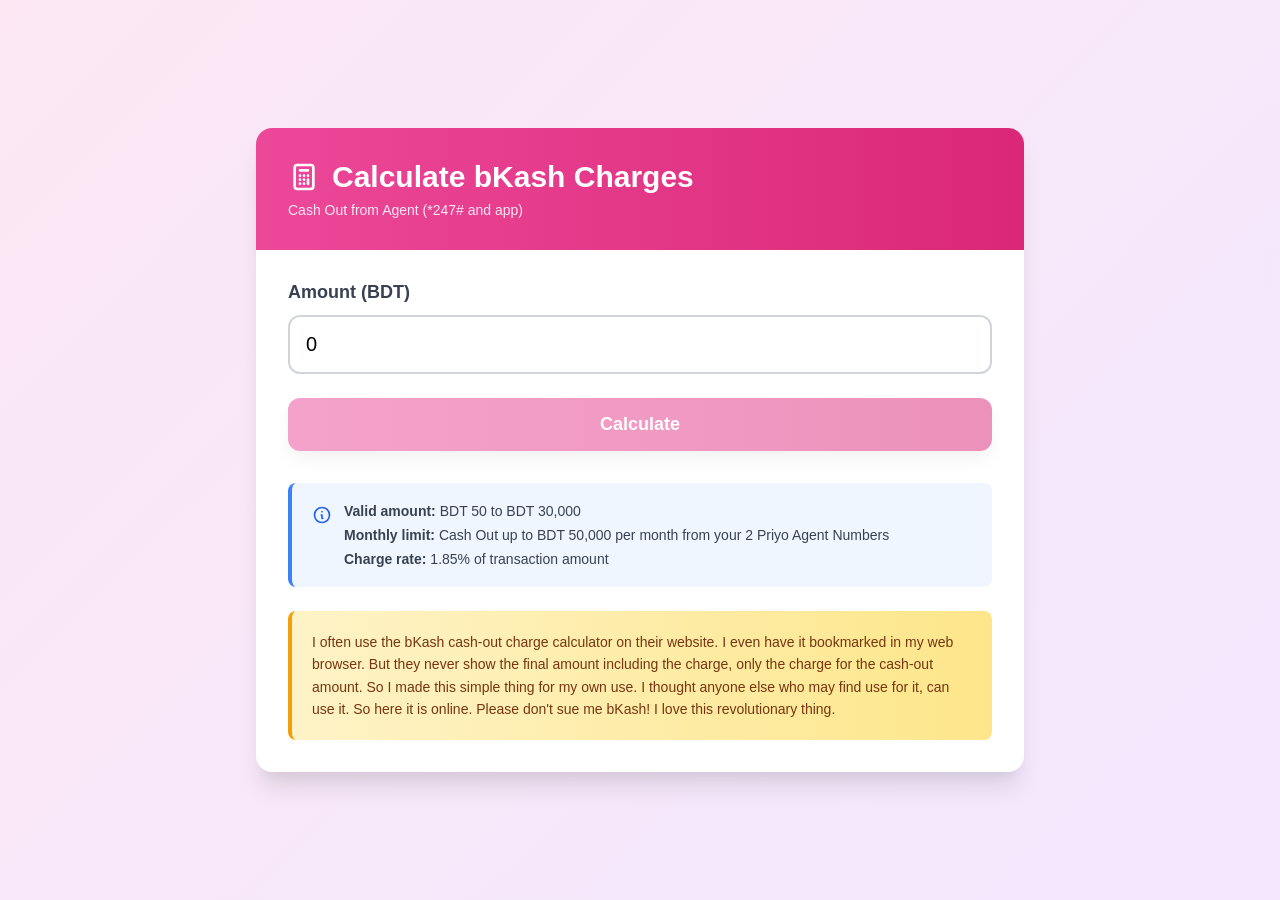
==== index.html @ 56262248 "bCC-v1" ====
<!DOCTYPE html>
<html lang="en">
<head>
    <meta charset="UTF-8">
    <meta name="viewport" content="width=device-width, initial-scale=1.0">
    <title>bKash Charge Calculator</title>
    <style>
        * {
            margin: 0;
            padding: 0;
            box-sizing: border-box;
        }

        body {
            font-family: -apple-system, BlinkMacSystemFont, 'Segoe UI', Roboto, Oxygen, Ubuntu, Cantarell, sans-serif;
            background: linear-gradient(135deg, #fce7f3 0%, #f3e8ff 100%);
            min-height: 100vh;
            padding: 24px;
            display: flex;
            align-items: center;
            justify-content: center;
        }

        .container {
            width: 100%;
            max-width: 768px;
        }

        .card {
            background: white;
            border-radius: 16px;
            box-shadow: 0 20px 25px -5px rgba(0, 0, 0, 0.1), 0 10px 10px -5px rgba(0, 0, 0, 0.04);
            overflow: hidden;
        }

        .header {
            background: linear-gradient(to right, #ec4899, #db2777);
            padding: 32px;
            color: white;
        }

        .header-content {
            display: flex;
            align-items: center;
            gap: 12px;
            margin-bottom: 8px;
        }

        .header h1 {
            font-size: 30px;
            font-weight: bold;
        }

        .header p {
            color: #fce7f3;
            font-size: 14px;
        }

        .icon {
            width: 32px;
            height: 32px;
        }

        .content {
            padding: 32px;
        }

        .form-group {
            margin-bottom: 24px;
        }

        label {
            display: block;
            color: #374151;
            font-weight: 600;
            margin-bottom: 12px;
            font-size: 18px;
        }

        input[type="number"] {
            width: 100%;
            padding: 16px;
            font-size: 20px;
            border: 2px solid #d1d5db;
            border-radius: 12px;
            outline: none;
            transition: border-color 0.2s;
        }

        input[type="number"]:focus {
            border-color: #ec4899;
        }

        .btn {
            width: 100%;
            background: linear-gradient(to right, #ec4899, #db2777);
            color: white;
            padding: 16px;
            border: none;
            border-radius: 12px;
            font-size: 18px;
            font-weight: 600;
            cursor: pointer;
            box-shadow: 0 10px 15px -3px rgba(0, 0, 0, 0.1);
            transition: all 0.2s;
        }

        .btn:hover {
            background: linear-gradient(to right, #db2777, #be185d);
            box-shadow: 0 20px 25px -5px rgba(0, 0, 0, 0.1);
        }

        .btn:disabled {
            opacity: 0.5;
            cursor: not-allowed;
        }

        .results {
            margin-top: 32px;
            display: none;
        }

        .results.show {
            display: block;
        }

        .results-card {
            background: linear-gradient(to right, #fce7f3, #f3e8ff);
            border-radius: 12px;
            padding: 24px;
            border: 2px solid #fbcfe8;
        }

        .results-grid {
            display: grid;
            grid-template-columns: 1fr;
            gap: 24px;
            margin-bottom: 24px;
        }

        @media (min-width: 768px) {
            .results-grid {
                grid-template-columns: 1fr auto 1fr;
            }
        }

        .result-item {
            text-align: center;
        }

        .result-label {
            color: #6b7280;
            font-size: 14px;
            margin-bottom: 4px;
        }

        .result-value {
            font-size: 24px;
            font-weight: bold;
            color: #1f2937;
        }

        .result-value.charge {
            color: #db2777;
        }

        .plus-sign {
            display: none;
            align-items: center;
            justify-content: center;
            font-size: 32px;
            color: #ec4899;
            font-weight: bold;
        }

        @media (min-width: 768px) {
            .plus-sign {
                display: flex;
            }
        }

        .divider {
            border-top: 2px solid #f9a8d4;
            margin: 24px 0;
        }

        .total-section {
            text-align: center;
        }

        .total-label {
            color: #6b7280;
            font-size: 14px;
            margin-bottom: 8px;
        }

        .total-value {
            font-size: 36px;
            font-weight: bold;
            color: #db2777;
        }

        .total-note {
            color: #6b7280;
            font-size: 14px;
            margin-top: 8px;
        }

        .info-box {
            margin-top: 32px;
            background: #eff6ff;
            border-left: 4px solid #3b82f6;
            border-radius: 8px;
            padding: 20px;
        }

        .info-content {
            display: flex;
            gap: 12px;
        }

        .info-icon {
            width: 20px;
            height: 20px;
            color: #2563eb;
            flex-shrink: 0;
            margin-top: 2px;
        }

        .info-text {
            font-size: 14px;
            color: #374151;
        }

        .info-text p {
            margin-bottom: 8px;
        }

        .info-text p:last-child {
            margin-bottom: 0;
        }

        .info-text strong {
            font-weight: 600;
        }

        .about-box {
            margin-top: 24px;
            background: linear-gradient(to right, #fef3c7, #fde68a);
            border-left: 4px solid #f59e0b;
            border-radius: 8px;
            padding: 20px;
            font-size: 14px;
            line-height: 1.6;
            color: #78350f;
        }
    </style>
</head>
<body>
    <div class="container">
        <div class="card">
            <!-- Header -->
            <div class="header">
                <div class="header-content">
                    <svg class="icon" fill="none" stroke="currentColor" viewBox="0 0 24 24">
                        <path stroke-linecap="round" stroke-linejoin="round" stroke-width="2" d="M9 7h6m0 10v-3m-3 3h.01M9 17h.01M9 14h.01M12 14h.01M15 11h.01M12 11h.01M9 11h.01M7 21h10a2 2 0 002-2V5a2 2 0 00-2-2H7a2 2 0 00-2 2v14a2 2 0 002 2z"></path>
                    </svg>
                    <h1>Calculate bKash Charges</h1>
                </div>
                <p>Cash Out from Agent (*247# and app)</p>
            </div>

            <!-- Main Content -->
            <div class="content">
                <!-- Amount Input -->
                <div class="form-group">
                    <label for="amount">Amount (BDT)</label>
                    <input type="number" id="amount" placeholder="Enter amount" value="0" min="50" max="30000">
                </div>

                <!-- Calculate Button -->
                <button class="btn" id="calculateBtn">Calculate</button>

                <!-- Results -->
                <div class="results" id="results">
                    <div class="results-card">
                        <div class="results-grid">
                            <!-- Transaction Amount -->
                            <div class="result-item">
                                <p class="result-label">Transaction Amount</p>
                                <p class="result-value" id="transAmount">0.00 BDT</p>
                            </div>
                            
                            <!-- Plus Sign -->
                            <div class="plus-sign">+</div>
                            
                            <!-- Charge -->
                            <div class="result-item">
                                <p class="result-label">Service Charge</p>
                                <p class="result-value charge" id="chargeAmount">0.00 BDT</p>
                            </div>
                        </div>
                        
                        <!-- Divider -->
                        <div class="divider"></div>
                        
                        <!-- Total -->
                        <div class="total-section">
                            <p class="total-label">Total Amount to Pay</p>
                            <p class="total-value" id="totalAmount">0.00 BDT</p>
                            <p class="total-note" id="receiveNote">You will receive 0.00 BDT in cash</p>
                        </div>
                    </div>
                </div>

                <!-- Info Box -->
                <div class="info-box">
                    <div class="info-content">
                        <svg class="info-icon" fill="none" stroke="currentColor" viewBox="0 0 24 24">
                            <path stroke-linecap="round" stroke-linejoin="round" stroke-width="2" d="M13 16h-1v-4h-1m1-4h.01M21 12a9 9 0 11-18 0 9 9 0 0118 0z"></path>
                        </svg>
                        <div class="info-text">
                            <p><strong>Valid amount:</strong> BDT 50 to BDT 30,000</p>
                            <p><strong>Monthly limit:</strong> Cash Out up to BDT 50,000 per month from your 2 Priyo Agent Numbers</p>
                            <p><strong>Charge rate:</strong> 1.85% of transaction amount</p>
                        </div>
                    </div>
                </div>

                <!-- About Section -->
                <div class="about-box">
                    <p>I often use the bKash cash-out charge calculator on their website. I even have it bookmarked in my web browser. But they never show the final amount including the charge, only the charge for the cash-out amount. So I made this simple thing for my own use. I thought anyone else who may find use for it, can use it. So here it is online. Please don't sue me bKash! I love this revolutionary thing.</p>
                </div>
            </div>
        </div>
    </div>

    <script>
        const amountInput = document.getElementById('amount');
        const calculateBtn = document.getElementById('calculateBtn');
        const resultsDiv = document.getElementById('results');
        const transAmountEl = document.getElementById('transAmount');
        const chargeAmountEl = document.getElementById('chargeAmount');
        const totalAmountEl = document.getElementById('totalAmount');
        const receiveNoteEl = document.getElementById('receiveNote');

        function isValidAmount(amount) {
            return amount >= 50 && amount <= 30000;
        }

        function updateButtonState() {
            const amount = parseFloat(amountInput.value);
            calculateBtn.disabled = !isValidAmount(amount);
        }

        function calculateCharges() {
            const amount = parseFloat(amountInput.value);
            
            if (!isValidAmount(amount)) {
                return;
            }

            const charge = amount * 1.85 / 100;
            const total = amount + charge;

            transAmountEl.textContent = amount.toFixed(2) + ' BDT';
            chargeAmountEl.textContent = charge.toFixed(2) + ' BDT';
            totalAmountEl.textContent = total.toFixed(2) + ' BDT';
            receiveNoteEl.textContent = `You will receive ${amount.toFixed(2)} BDT in cash`;

            resultsDiv.classList.add('show');
        }

        amountInput.addEventListener('input', () => {
            updateButtonState();
            resultsDiv.classList.remove('show');
        });

        calculateBtn.addEventListener('click', calculateCharges);

        // Allow Enter key to calculate
        amountInput.addEventListener('keypress', (e) => {
            if (e.key === 'Enter') {
                calculateCharges();
            }
        });

        // Initial state
        updateButtonState();
    </script>
</body>
</html>
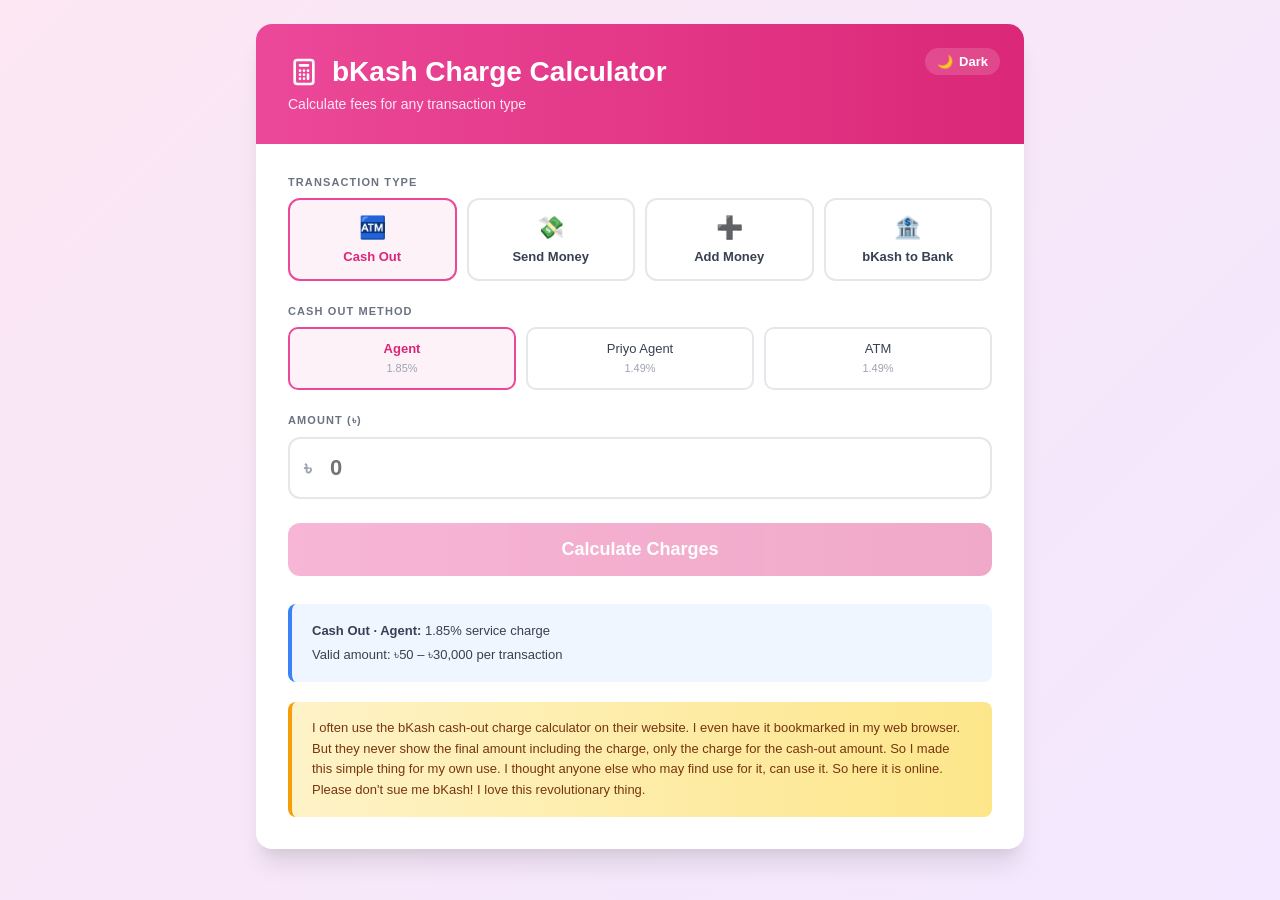
==== commit b8b39011: "Version 2" ====
--- a/index.html
+++ b/index.html
@@ -4,32 +4,33 @@
     <meta charset="UTF-8">
     <meta name="viewport" content="width=device-width, initial-scale=1.0">
     <title>bKash Charge Calculator</title>
+    <!-- Google tag (gtag.js) -->
+    <script async src="https://www.googletagmanager.com/gtag/js?id=G-V6M5RTTXXJ"></script>
+    <script>
+      window.dataLayer = window.dataLayer || [];
+      function gtag(){dataLayer.push(arguments);}
+      gtag('js', new Date());
+      gtag('config', 'G-V6M5RTTXXJ');
+    </script>
     <style>
-        * {
-            margin: 0;
-            padding: 0;
-            box-sizing: border-box;
-        }
+        * { margin: 0; padding: 0; box-sizing: border-box; }
 
         body {
-            font-family: -apple-system, BlinkMacSystemFont, 'Segoe UI', Roboto, Oxygen, Ubuntu, Cantarell, sans-serif;
+            font-family: -apple-system, BlinkMacSystemFont, 'Segoe UI', Roboto, sans-serif;
             background: linear-gradient(135deg, #fce7f3 0%, #f3e8ff 100%);
             min-height: 100vh;
             padding: 24px;
             display: flex;
-            align-items: center;
+            align-items: flex-start;
             justify-content: center;
         }
 
-        .container {
-            width: 100%;
-            max-width: 768px;
-        }
+        .container { width: 100%; max-width: 768px; }
 
         .card {
             background: white;
             border-radius: 16px;
-            box-shadow: 0 20px 25px -5px rgba(0, 0, 0, 0.1), 0 10px 10px -5px rgba(0, 0, 0, 0.04);
+            box-shadow: 0 20px 25px -5px rgba(0,0,0,0.1), 0 10px 10px -5px rgba(0,0,0,0.04);
             overflow: hidden;
         }
 
@@ -46,50 +47,152 @@
             margin-bottom: 8px;
         }
 
-        .header h1 {
-            font-size: 30px;
-            font-weight: bold;
-        }
-
-        .header p {
-            color: #fce7f3;
-            font-size: 14px;
-        }
-
-        .icon {
-            width: 32px;
-            height: 32px;
-        }
-
-        .content {
-            padding: 32px;
-        }
-
-        .form-group {
+        .header h1 { font-size: 28px; font-weight: bold; }
+        .header p { color: #fce7f3; font-size: 14px; }
+        .icon { width: 32px; height: 32px; }
+
+        .content { padding: 32px; }
+
+        .section-label {
+            display: block;
+            color: #6b7280;
+            font-weight: 700;
+            font-size: 11px;
+            letter-spacing: 0.1em;
+            text-transform: uppercase;
+            margin-bottom: 10px;
+        }
+
+        .form-group { margin-bottom: 24px; }
+
+        .selector-grid {
+            display: grid;
+            gap: 10px;
+        }
+
+        .selector-grid.cols-4 { grid-template-columns: repeat(2, 1fr); }
+        .selector-grid.cols-3 { grid-template-columns: repeat(3, 1fr); }
+        .selector-grid.cols-2 { grid-template-columns: repeat(2, 1fr); }
+
+        /* Tier grid — horizontal scroll on mobile, fixed button size */
+        .tier-grid {
+            display: flex;
+            gap: 10px;
+            overflow-x: auto;
+            -webkit-overflow-scrolling: touch;
+            scrollbar-width: none;
+            padding-bottom: 4px;
+        }
+        .tier-grid::-webkit-scrollbar { display: none; }
+        .tier-grid .sub-selector-btn {
+            flex: 0 0 160px;
+            min-height: 64px;
+            display: flex;
+            flex-direction: column;
+            align-items: center;
+            justify-content: center;
+        }
+
+        @media (min-width: 480px) {
+            .selector-grid.cols-4 { grid-template-columns: repeat(4, 1fr); }
+        }
+
+        .selector-btn {
+            padding: 14px 10px;
+            border: 2px solid #e5e7eb;
+            border-radius: 12px;
+            background: white;
+            cursor: pointer;
+            text-align: center;
+            font-size: 13px;
+            font-weight: 600;
+            color: #374151;
+            transition: all 0.15s ease;
+            line-height: 1.3;
+        }
+
+        .selector-btn:hover { border-color: #f9a8d4; background: #fdf2f8; }
+        .selector-btn.active { border-color: #ec4899; background: #fdf2f8; color: #db2777; }
+        .selector-btn .btn-icon { display: block; font-size: 22px; margin-bottom: 6px; }
+        .btn-sub { display: block; font-size: 11px; font-weight: 500; color: #9ca3af; margin-top: 3px; }
+        .selector-btn.active .btn-sub { color: #f472b6; }
+
+        .sub-selector-btn {
+            padding: 12px 8px;
+            border: 2px solid #e5e7eb;
+            border-radius: 10px;
+            background: white;
+            cursor: pointer;
+            text-align: center;
+            font-size: 13px;
+            font-weight: 500;
+            color: #374151;
+            transition: all 0.15s ease;
+            line-height: 1.3;
+        }
+
+        .sub-selector-btn:hover { border-color: #f9a8d4; background: #fdf2f8; }
+        .sub-selector-btn.active { border-color: #ec4899; background: #fdf2f8; color: #db2777; font-weight: 600; }
+
+        .subsection {
+            overflow: hidden;
+            max-height: 0;
+            opacity: 0;
+            transition: max-height 0.3s ease, opacity 0.3s ease, margin 0.3s ease;
+            margin-bottom: 0;
+        }
+
+        .subsection.visible {
+            max-height: 600px;
+            opacity: 1;
             margin-bottom: 24px;
         }
 
-        label {
-            display: block;
+        .bank-select {
+            width: 100%;
+            padding: 14px 40px 14px 16px;
+            font-size: 15px;
+            border: 2px solid #e5e7eb;
+            border-radius: 12px;
+            outline: none;
             color: #374151;
+            background: white;
+            cursor: pointer;
+            transition: border-color 0.2s;
+            appearance: none;
+            background-image: url("data:image/svg+xml,%3Csvg xmlns='http://www.w3.org/2000/svg' width='16' height='16' fill='none' stroke='%236b7280' stroke-width='2' viewBox='0 0 24 24'%3E%3Cpath d='M6 9l6 6 6-6'/%3E%3C/svg%3E");
+            background-repeat: no-repeat;
+            background-position: right 14px center;
+        }
+
+        .bank-select:focus { border-color: #ec4899; }
+
+        .amount-input-wrap { position: relative; }
+
+        .amount-input-wrap .taka-sign {
+            position: absolute;
+            left: 16px;
+            top: 50%;
+            transform: translateY(-50%);
+            font-size: 20px;
+            color: #9ca3af;
             font-weight: 600;
-            margin-bottom: 12px;
-            font-size: 18px;
+            pointer-events: none;
         }
 
         input[type="number"] {
             width: 100%;
-            padding: 16px;
-            font-size: 20px;
-            border: 2px solid #d1d5db;
+            padding: 16px 16px 16px 40px;
+            font-size: 22px;
+            font-weight: 600;
+            border: 2px solid #e5e7eb;
             border-radius: 12px;
             outline: none;
             transition: border-color 0.2s;
-        }
-
-        input[type="number"]:focus {
-            border-color: #ec4899;
-        }
+            color: #1f2937;
+        }
+
+        input[type="number"]:focus { border-color: #ec4899; }
 
         .btn {
             width: 100%;
@@ -99,294 +202,537 @@
             border: none;
             border-radius: 12px;
             font-size: 18px;
-            font-weight: 600;
+            font-weight: 700;
             cursor: pointer;
-            box-shadow: 0 10px 15px -3px rgba(0, 0, 0, 0.1);
+            box-shadow: 0 4px 14px rgba(236,72,153,0.4);
             transition: all 0.2s;
         }
 
         .btn:hover {
             background: linear-gradient(to right, #db2777, #be185d);
-            box-shadow: 0 20px 25px -5px rgba(0, 0, 0, 0.1);
-        }
-
-        .btn:disabled {
-            opacity: 0.5;
-            cursor: not-allowed;
-        }
-
-        .results {
-            margin-top: 32px;
-            display: none;
-        }
-
-        .results.show {
-            display: block;
-        }
+            box-shadow: 0 6px 20px rgba(219,39,119,0.5);
+            transform: translateY(-1px);
+        }
+
+        .btn:disabled { opacity: 0.4; cursor: not-allowed; transform: none; box-shadow: none; }
+
+        .results { margin-top: 28px; display: none; }
+        .results.show { display: block; }
 
         .results-card {
-            background: linear-gradient(to right, #fce7f3, #f3e8ff);
-            border-radius: 12px;
+            background: linear-gradient(135deg, #fdf2f8, #f5f3ff);
+            border-radius: 14px;
             padding: 24px;
             border: 2px solid #fbcfe8;
         }
 
-        .results-grid {
-            display: grid;
-            grid-template-columns: 1fr;
-            gap: 24px;
-            margin-bottom: 24px;
-        }
-
-        @media (min-width: 768px) {
-            .results-grid {
-                grid-template-columns: 1fr auto 1fr;
-            }
-        }
-
-        .result-item {
-            text-align: center;
-        }
-
-        .result-label {
-            color: #6b7280;
-            font-size: 14px;
-            margin-bottom: 4px;
-        }
-
-        .result-value {
-            font-size: 24px;
-            font-weight: bold;
-            color: #1f2937;
-        }
-
-        .result-value.charge {
-            color: #db2777;
-        }
-
-        .plus-sign {
-            display: none;
+        .breakdown-row {
+            display: flex;
+            justify-content: space-between;
             align-items: center;
-            justify-content: center;
-            font-size: 32px;
-            color: #ec4899;
-            font-weight: bold;
-        }
-
-        @media (min-width: 768px) {
-            .plus-sign {
-                display: flex;
-            }
-        }
-
-        .divider {
-            border-top: 2px solid #f9a8d4;
-            margin: 24px 0;
-        }
-
-        .total-section {
-            text-align: center;
-        }
-
-        .total-label {
-            color: #6b7280;
-            font-size: 14px;
-            margin-bottom: 8px;
-        }
-
-        .total-value {
-            font-size: 36px;
-            font-weight: bold;
-            color: #db2777;
-        }
-
-        .total-note {
-            color: #6b7280;
-            font-size: 14px;
-            margin-top: 8px;
-        }
+            padding: 10px 0;
+            border-bottom: 1px solid #fce7f3;
+            font-size: 15px;
+        }
+
+        .breakdown-row:last-of-type { border-bottom: none; }
+        .breakdown-label { color: #6b7280; }
+        .breakdown-value { font-weight: 600; color: #1f2937; }
+        .breakdown-value.dim { color: #9ca3af; font-weight: 500; font-size: 13px; }
+        .dim-row { opacity: 0.6; }
+        .breakdown-value.pink { color: #db2777; }
+
+        .divider { border-top: 2px solid #f9a8d4; margin: 16px 0; }
+
+        .total-section { text-align: center; padding-top: 8px; }
+        .total-label { color: #6b7280; font-size: 13px; margin-bottom: 6px; }
+        .total-value { font-size: 38px; font-weight: 800; color: #db2777; }
+        .total-note { color: #9ca3af; font-size: 13px; margin-top: 6px; }
 
         .info-box {
-            margin-top: 32px;
+            margin-top: 28px;
             background: #eff6ff;
             border-left: 4px solid #3b82f6;
             border-radius: 8px;
-            padding: 20px;
-        }
-
-        .info-content {
-            display: flex;
-            gap: 12px;
-        }
-
-        .info-icon {
-            width: 20px;
-            height: 20px;
-            color: #2563eb;
-            flex-shrink: 0;
-            margin-top: 2px;
-        }
-
-        .info-text {
-            font-size: 14px;
+            padding: 16px 20px;
+            font-size: 13px;
             color: #374151;
-        }
-
-        .info-text p {
-            margin-bottom: 8px;
-        }
-
-        .info-text p:last-child {
-            margin-bottom: 0;
-        }
-
-        .info-text strong {
-            font-weight: 600;
-        }
+            line-height: 1.7;
+        }
+
+        .info-box p { margin-bottom: 2px; }
+        .info-box p:last-child { margin-bottom: 0; }
+        .info-box strong { font-weight: 600; }
 
         .about-box {
-            margin-top: 24px;
+            margin-top: 20px;
             background: linear-gradient(to right, #fef3c7, #fde68a);
             border-left: 4px solid #f59e0b;
             border-radius: 8px;
-            padding: 20px;
-            font-size: 14px;
+            padding: 16px 20px;
+            font-size: 13px;
             line-height: 1.6;
             color: #78350f;
         }
+
+        /* Dark mode toggle button */
+        .theme-toggle {
+            position: absolute;
+            top: 24px;
+            right: 24px;
+            background: rgba(255,255,255,0.15);
+            border: none;
+            border-radius: 20px;
+            padding: 6px 12px;
+            color: white;
+            font-size: 13px;
+            font-weight: 600;
+            cursor: pointer;
+            display: flex;
+            align-items: center;
+            gap: 6px;
+            transition: background 0.2s;
+        }
+        .theme-toggle:hover { background: rgba(255,255,255,0.25); }
+        .header { position: relative; }
+
+        /* Dark mode */
+        body.dark { background: linear-gradient(135deg, #0a0d1a 0%, #121325 100%); }
+        body.dark .card { background: #121325; }
+        body.dark .section-label { color: #6b7280; }
+        body.dark .selector-btn { background: #1c1f35; border-color: #2a2d45; color: #e5e7eb; }
+        body.dark .selector-btn:hover { background: #21243d; border-color: #f9a8d4; }
+        body.dark .selector-btn.active { background: #2a1628; border-color: #ec4899; color: #db2777; }
+        body.dark .selector-btn .btn-sub { color: #6b7280; }
+        body.dark .selector-btn.active .btn-sub { color: #f472b6; }
+        body.dark .sub-selector-btn { background: #1c1f35; border-color: #2a2d45; color: #e5e7eb; }
+        body.dark .sub-selector-btn:hover { background: #21243d; border-color: #f9a8d4; }
+        body.dark .sub-selector-btn.active { background: #2a1628; border-color: #ec4899; color: #db2777; }
+        body.dark .btn-sub { color: #6b7280; }
+        body.dark .bank-select { background-color: #1c1f35; border-color: #2a2d45; color: #e5e7eb; background-image: url("data:image/svg+xml,%3Csvg xmlns='http://www.w3.org/2000/svg' width='16' height='16' fill='none' stroke='%236b7280' stroke-width='2' viewBox='0 0 24 24'%3E%3Cpath d='M6 9l6 6 6-6'/%3E%3C/svg%3E"); }
+        body.dark .bank-select:focus { border-color: #ec4899; }
+        body.dark input[type="number"] { background: #1c1f35; border-color: #2a2d45; color: #f9fafb; }
+        body.dark input[type="number"]:focus { border-color: #ec4899; }
+        body.dark .taka-sign { color: #6b7280; }
+        body.dark .results-card { background: linear-gradient(135deg, #1a1030, #0f1623); border-color: #2a1628; }
+        body.dark .breakdown-row { border-bottom-color: #2a1628; }
+        body.dark .breakdown-label { color: #9ca3af; }
+        body.dark .breakdown-value { color: #f9fafb; }
+        body.dark .breakdown-value.dim { color: #f9fafb; }
+        body.dark .divider { border-top-color: #2a1628; }
+        body.dark .total-label { color: #9ca3af; }
+        body.dark .total-note { color: #6b7280; }
+        body.dark .info-box { background: #0f1a2e; border-left-color: #3b82f6; color: #9ca3af; }
+        body.dark .info-box strong { color: #e5e7eb; }
+        body.dark .about-box { background: linear-gradient(to right, #1a1500, #221a00); border-left-color: #f59e0b; color: #d97706; }
     </style>
 </head>
 <body>
-    <div class="container">
-        <div class="card">
-            <!-- Header -->
-            <div class="header">
-                <div class="header-content">
-                    <svg class="icon" fill="none" stroke="currentColor" viewBox="0 0 24 24">
-                        <path stroke-linecap="round" stroke-linejoin="round" stroke-width="2" d="M9 7h6m0 10v-3m-3 3h.01M9 17h.01M9 14h.01M12 14h.01M15 11h.01M12 11h.01M9 11h.01M7 21h10a2 2 0 002-2V5a2 2 0 00-2-2H7a2 2 0 00-2 2v14a2 2 0 002 2z"></path>
-                    </svg>
-                    <h1>Calculate bKash Charges</h1>
+<div class="container">
+    <div class="card">
+        <div class="header">
+            <div class="header-content">
+                <svg class="icon" fill="none" stroke="currentColor" viewBox="0 0 24 24">
+                    <path stroke-linecap="round" stroke-linejoin="round" stroke-width="2" d="M9 7h6m0 10v-3m-3 3h.01M9 17h.01M9 14h.01M12 14h.01M15 11h.01M12 11h.01M9 11h.01M7 21h10a2 2 0 002-2V5a2 2 0 00-2-2H7a2 2 0 00-2 2v14a2 2 0 002 2z"/>
+                </svg>
+                <h1>bKash Charge Calculator</h1>
+            </div>
+            <p>Calculate fees for any transaction type</p>
+            <button class="theme-toggle" id="themeToggle" onclick="toggleTheme()">
+                <span id="themeIcon">🌙</span> <span id="themeText">Dark</span>
+            </button>
+        </div>
+
+        <div class="content">
+
+            <!-- Transaction Type -->
+            <div class="form-group">
+                <span class="section-label">Transaction Type</span>
+                <div class="selector-grid cols-4" id="txTypeGrid">
+                    <button class="selector-btn active" data-type="cashout">
+                        <span class="btn-icon">🏧</span>Cash Out
+                    </button>
+                    <button class="selector-btn" data-type="sendmoney">
+                        <span class="btn-icon">💸</span>Send Money
+                    </button>
+                    <button class="selector-btn" data-type="addmoney">
+                        <span class="btn-icon">➕</span>Add Money
+                    </button>
+                    <button class="selector-btn" data-type="b2bank">
+                        <span class="btn-icon">🏦</span>bKash to Bank
+                    </button>
                 </div>
-                <p>Cash Out from Agent (*247# and app)</p>
-            </div>
-
-            <!-- Main Content -->
-            <div class="content">
-                <!-- Amount Input -->
-                <div class="form-group">
-                    <label for="amount">Amount (BDT)</label>
-                    <input type="number" id="amount" placeholder="Enter amount" value="0" min="50" max="30000">
+            </div>
+
+            <!-- Cash Out Method -->
+            <div class="subsection visible" id="sub-cashout">
+                <span class="section-label">Cash Out Method</span>
+                <div class="selector-grid cols-3" id="cashoutMethodGrid">
+                    <button class="sub-selector-btn active" data-method="agent">
+                        Agent<span class="btn-sub">1.85%</span>
+                    </button>
+                    <button class="sub-selector-btn" data-method="priyo-agent">
+                        Priyo Agent<span class="btn-sub">1.49%</span>
+                    </button>
+                    <button class="sub-selector-btn" data-method="atm">
+                        ATM<span class="btn-sub">1.49%</span>
+                    </button>
                 </div>
-
-                <!-- Calculate Button -->
-                <button class="btn" id="calculateBtn">Calculate</button>
-
-                <!-- Results -->
-                <div class="results" id="results">
-                    <div class="results-card">
-                        <div class="results-grid">
-                            <!-- Transaction Amount -->
-                            <div class="result-item">
-                                <p class="result-label">Transaction Amount</p>
-                                <p class="result-value" id="transAmount">0.00 BDT</p>
-                            </div>
-                            
-                            <!-- Plus Sign -->
-                            <div class="plus-sign">+</div>
-                            
-                            <!-- Charge -->
-                            <div class="result-item">
-                                <p class="result-label">Service Charge</p>
-                                <p class="result-value charge" id="chargeAmount">0.00 BDT</p>
-                            </div>
-                        </div>
-                        
-                        <!-- Divider -->
-                        <div class="divider"></div>
-                        
-                        <!-- Total -->
-                        <div class="total-section">
-                            <p class="total-label">Total Amount to Pay</p>
-                            <p class="total-value" id="totalAmount">0.00 BDT</p>
-                            <p class="total-note" id="receiveNote">You will receive 0.00 BDT in cash</p>
-                        </div>
+            </div>
+
+            <!-- Send Money: Recipient -->
+            <div class="subsection" id="sub-sendmoney">
+                <span class="section-label">Recipient Type</span>
+                <div class="selector-grid cols-2" id="recipientGrid">
+                    <button class="sub-selector-btn active" data-recipient="priyo">Priyo Number</button>
+                    <button class="sub-selector-btn" data-recipient="nonpriyo">Non-Priyo Number</button>
+                </div>
+            </div>
+
+            <!-- Send Money: Monthly Tier -->
+            <div class="subsection" id="sub-monthlytier">
+                <span class="section-label">Monthly Spend So Far This Month</span>
+                <div class="tier-grid" id="tierGrid">
+                    <button class="sub-selector-btn active" data-tier="0">–</button>
+                    <button class="sub-selector-btn" data-tier="1">–</button>
+                    <button class="sub-selector-btn" data-tier="2">–</button>
+                </div>
+            </div>
+
+            <!-- bKash to Bank: Bank -->
+            <div class="subsection" id="sub-b2bank">
+                <span class="section-label">Select Bank</span>
+                <select class="bank-select" id="bankSelect">
+                    <option value="">-- Choose a bank --</option>
+                    <optgroup label="1.00% charge">
+                        <option value="1.00">Sonali Bank</option>
+                        <option value="1.00">Agrani Bank</option>
+                        <option value="1.00">Community Bank</option>
+                        <option value="1.00">IFIC Bank</option>
+                    </optgroup>
+                    <optgroup label="1.15% charge">
+                        <option value="1.15">BRAC Bank</option>
+                        <option value="1.15">The City Bank</option>
+                    </optgroup>
+                    <optgroup label="1.25% charge">
+                        <option value="1.25">AB Bank</option>
+                        <option value="1.25">Bangladesh Development Bank</option>
+                        <option value="1.25">Dhaka Bank</option>
+                        <option value="1.25">Eastern Bank</option>
+                        <option value="1.25">Midland Bank</option>
+                        <option value="1.25">MTB</option>
+                        <option value="1.25">NRBC</option>
+                        <option value="1.25">Premier Bank</option>
+                        <option value="1.25">Pubali</option>
+                        <option value="1.25">Southeast Bank</option>
+                    </optgroup>
+                </select>
+            </div>
+
+            <!-- Amount -->
+            <div class="form-group">
+                <span class="section-label">Amount (৳)</span>
+                <div class="amount-input-wrap">
+                    <span class="taka-sign">৳</span>
+                    <input type="number" id="amount" placeholder="0" min="0">
+                </div>
+            </div>
+
+            <button class="btn" id="calculateBtn" disabled>Calculate Charges</button>
+
+            <!-- Results -->
+            <div class="results" id="results">
+                <div class="results-card">
+                    <div id="breakdownRows"></div>
+                    <div class="divider"></div>
+                    <div class="total-section">
+                        <p class="total-label" id="totalLabel">Total Deducted from Wallet</p>
+                        <p class="total-value" id="totalAmount">৳0.00</p>
+                        <p class="total-note" id="totalNote"></p>
                     </div>
                 </div>
-
-                <!-- Info Box -->
-                <div class="info-box">
-                    <div class="info-content">
-                        <svg class="info-icon" fill="none" stroke="currentColor" viewBox="0 0 24 24">
-                            <path stroke-linecap="round" stroke-linejoin="round" stroke-width="2" d="M13 16h-1v-4h-1m1-4h.01M21 12a9 9 0 11-18 0 9 9 0 0118 0z"></path>
-                        </svg>
-                        <div class="info-text">
-                            <p><strong>Valid amount:</strong> BDT 50 to BDT 30,000</p>
-                            <p><strong>Monthly limit:</strong> Cash Out up to BDT 50,000 per month from your 2 Priyo Agent Numbers</p>
-                            <p><strong>Charge rate:</strong> 1.85% of transaction amount</p>
-                        </div>
-                    </div>
-                </div>
-
-                <!-- About Section -->
-                <div class="about-box">
-                    <p>I often use the bKash cash-out charge calculator on their website. I even have it bookmarked in my web browser. But they never show the final amount including the charge, only the charge for the cash-out amount. So I made this simple thing for my own use. I thought anyone else who may find use for it, can use it. So here it is online. Please don't sue me bKash! I love this revolutionary thing.</p>
-                </div>
-            </div>
+            </div>
+
+            <!-- Info Box -->
+            <div class="info-box" id="infoBox"></div>
+
+            <!-- About -->
+            <div class="about-box">
+                <p>I often use the bKash cash-out charge calculator on their website. I even have it bookmarked in my web browser. But they never show the final amount including the charge, only the charge for the cash-out amount. So I made this simple thing for my own use. I thought anyone else who may find use for it, can use it. So here it is online. Please don't sue me bKash! I love this revolutionary thing.</p>
+            </div>
+
         </div>
     </div>
-
-    <script>
-        const amountInput = document.getElementById('amount');
-        const calculateBtn = document.getElementById('calculateBtn');
-        const resultsDiv = document.getElementById('results');
-        const transAmountEl = document.getElementById('transAmount');
-        const chargeAmountEl = document.getElementById('chargeAmount');
-        const totalAmountEl = document.getElementById('totalAmount');
-        const receiveNoteEl = document.getElementById('receiveNote');
-
-        function isValidAmount(amount) {
-            return amount >= 50 && amount <= 30000;
-        }
-
-        function updateButtonState() {
-            const amount = parseFloat(amountInput.value);
-            calculateBtn.disabled = !isValidAmount(amount);
-        }
-
-        function calculateCharges() {
-            const amount = parseFloat(amountInput.value);
-            
-            if (!isValidAmount(amount)) {
-                return;
+</div>
+
+<script>
+    let state = {
+        txType: 'cashout',
+        cashoutMethod: 'agent',
+        recipient: 'priyo',
+        tier: 0,
+        bank: '',
+    };
+
+    const cashoutRates = { agent: 1.85, 'priyo-agent': 1.49, atm: 1.49 };
+
+    const priyo_tiers = [
+        { label: 'Up to ৳25,000/month', charge: 0, note: 'Free' },
+        { label: '৳25,000.01 – ৳50,000/month', charge: 5, note: '৳5/transaction' },
+        { label: 'Above ৳50,000/month', charge: 10, note: '৳10/transaction' },
+    ];
+
+    const nonpriyo_tiers = [
+        { label: '৳50 or less (single txn)', charge: 0, note: 'Free' },
+        { label: '৳50.01 – ৳25,000/month', charge: 5, note: '৳5/transaction' },
+        { label: 'Above ৳25,000/month', charge: 10, note: '৳10/transaction' },
+    ];
+
+    const amountInput = document.getElementById('amount');
+    const calculateBtn = document.getElementById('calculateBtn');
+    const resultsDiv = document.getElementById('results');
+    const totalAmountEl = document.getElementById('totalAmount');
+    const totalNoteEl = document.getElementById('totalNote');
+    const totalLabelEl = document.getElementById('totalLabel');
+    const breakdownRowsEl = document.getElementById('breakdownRows');
+    const infoBoxEl = document.getElementById('infoBox');
+    const bankSelect = document.getElementById('bankSelect');
+
+    function formatBD(n) {
+        // Bangladeshi number format: first comma at 3 from right, then every 2 digits
+        const [intPart, decPart] = n.toFixed(2).split('.');
+        let int = intPart;
+        let result = '';
+        // Last 3 digits
+        if (int.length > 3) {
+            result = ',' + int.slice(-3);
+            int = int.slice(0, -3);
+            // Every 2 digits after that
+            while (int.length > 2) {
+                result = ',' + int.slice(-2) + result;
+                int = int.slice(0, -2);
             }
-
-            const charge = amount * 1.85 / 100;
-            const total = amount + charge;
-
-            transAmountEl.textContent = amount.toFixed(2) + ' BDT';
-            chargeAmountEl.textContent = charge.toFixed(2) + ' BDT';
-            totalAmountEl.textContent = total.toFixed(2) + ' BDT';
-            receiveNoteEl.textContent = `You will receive ${amount.toFixed(2)} BDT in cash`;
-
-            resultsDiv.classList.add('show');
-        }
-
-        amountInput.addEventListener('input', () => {
-            updateButtonState();
-            resultsDiv.classList.remove('show');
+            result = int + result;
+        } else {
+            result = int;
+        }
+        return '৳' + result + '.' + decPart;
+    }
+    function fmt(n) { return formatBD(n); }
+
+    function showSection(id, show) {
+        const el = document.getElementById(id);
+        el.classList.toggle('visible', show);
+    }
+
+    function setActiveBtn(grid, attr, val) {
+        grid.querySelectorAll('button').forEach(b => {
+            b.classList.toggle('active', b.dataset[attr] === val);
         });
-
-        calculateBtn.addEventListener('click', calculateCharges);
-
-        // Allow Enter key to calculate
-        amountInput.addEventListener('keypress', (e) => {
-            if (e.key === 'Enter') {
-                calculateCharges();
+    }
+
+    function updateTierButtons() {
+        const tiers = state.recipient === 'priyo' ? priyo_tiers : nonpriyo_tiers;
+        const grid = document.getElementById('tierGrid');
+        grid.querySelectorAll('button').forEach((b, i) => {
+            b.innerHTML = tiers[i].label + `<span class="btn-sub">${tiers[i].note}</span>`;
+            b.classList.toggle('active', i === state.tier);
+        });
+    }
+
+    function updateInfoBox() {
+        const t = state.txType;
+        let html = '';
+        if (t === 'cashout') {
+            const rate = cashoutRates[state.cashoutMethod];
+            const name = state.cashoutMethod === 'agent' ? 'Agent' : state.cashoutMethod === 'priyo-agent' ? 'Priyo Agent' : 'ATM';
+            html = `<p><strong>Cash Out · ${name}:</strong> ${rate}% service charge</p><p>Valid amount: ৳50 – ৳30,000 per transaction</p>`;
+        } else if (t === 'sendmoney') {
+            html = `<p><strong>Send Money · Daily limit:</strong> ৳50,000</p>
+                    <p><strong>To Priyo:</strong> Free up to ৳25,000/month · ৳5/txn up to ৳50,000/month · ৳10/txn above</p>
+                    <p><strong>To Non-Priyo:</strong> Free for ৳50 or less · ৳5/txn up to ৳25,000/month · ৳10/txn above</p>`;
+        } else if (t === 'addmoney') {
+            html = `<p><strong>Add Money from bank:</strong> Free — no service charge applies</p>`;
+        } else if (t === 'b2bank') {
+            html = `<p><strong>bKash to Bank charge rates:</strong></p>
+                    <p>Sonali, Agrani, Community, IFIC: <strong>1.00%</strong></p>
+                    <p>BRAC Bank, The City Bank: <strong>1.15%</strong></p>
+                    <p>AB, BDB, Dhaka, Eastern, Midland, MTB, NRBC, Premier, Pubali, Southeast: <strong>1.25%</strong></p>`;
+        }
+        infoBoxEl.innerHTML = html;
+    }
+
+    function canCalculate() {
+        const amount = parseFloat(amountInput.value);
+        if (isNaN(amount) || amount <= 0) return false;
+        if (state.txType === 'b2bank' && !state.bank) return false;
+        return true;
+    }
+
+    function updateButtonState() { calculateBtn.disabled = !canCalculate(); }
+    function resetResults() { resultsDiv.classList.remove('show'); }
+
+    function updateSubSections() {
+        showSection('sub-cashout', state.txType === 'cashout');
+        showSection('sub-sendmoney', state.txType === 'sendmoney');
+        showSection('sub-monthlytier', state.txType === 'sendmoney');
+        showSection('sub-b2bank', state.txType === 'b2bank');
+        if (state.txType === 'sendmoney') updateTierButtons();
+        updateInfoBox();
+        updateButtonState();
+        resetResults();
+    }
+
+    function calculateCharges() {
+        const amount = parseFloat(amountInput.value);
+        if (!canCalculate()) return;
+
+        let rows = [], charge = 0, total = 0, note = '';
+
+        if (state.txType === 'cashout') {
+            const rate = cashoutRates[state.cashoutMethod];
+            charge = amount * rate / 100;
+            total = amount + charge;
+            rows = [
+                { label: 'Transaction Amount', value: fmt(amount) },
+                { label: `Service Charge (${rate}%)`, value: fmt(charge), pink: true },
+                { label: 'Charge Rate', value: rate + '%' },
+                { label: 'You Will Receive', value: fmt(amount) },
+            ];
+            note = `You will receive ${fmt(amount)} in cash`;
+            totalLabelEl.textContent = 'Total Deducted from Wallet';
+        } else if (state.txType === 'sendmoney') {
+            const tiers = state.recipient === 'priyo' ? priyo_tiers : nonpriyo_tiers;
+            const recLabel = state.recipient === 'priyo' ? 'Priyo Number' : 'Non-Priyo Number';
+
+            // Determine effective tier based on amount entered
+            let effectiveTier = state.tier;
+            let tierBumped = false;
+
+            if (state.recipient === 'priyo') {
+                if (state.tier === 0 && amount > 25000) { effectiveTier = 1; tierBumped = true; }
+                else if (state.tier === 1 && amount > 50000) { effectiveTier = 2; tierBumped = true; }
+            } else {
+                if (state.tier === 0 && amount > 50) { effectiveTier = 1; tierBumped = true; }
+                else if (state.tier === 1 && amount > 25000) { effectiveTier = 2; tierBumped = true; }
             }
-        });
-
-        // Initial state
+
+            charge = tiers[effectiveTier].charge;
+            total = amount + charge;
+
+            rows = [
+                { label: 'Send Amount', value: fmt(amount) },
+                { label: 'Recipient', value: recLabel },
+                { label: 'Applied Tier', value: tiers[effectiveTier].label, pink: tierBumped },
+                { label: 'Service Charge', value: charge === 0 ? '৳0.00 (Free)' : fmt(charge), pink: charge > 0 },
+                { label: 'Recipient Receives', value: fmt(amount) },
+            ];
+            if (tierBumped) {
+                rows.splice(3, 0, { label: 'Selected Tier', value: tiers[state.tier].label + ' ⚠️ overridden', pink: false, dim: true });
+            }
+            note = tierBumped
+                ? `Higher tier applied — your amount exceeds the selected tier's limit`
+                : `Recipient receives ${fmt(amount)}`;
+            totalLabelEl.textContent = 'Total Deducted from Wallet';
+        } else if (state.txType === 'addmoney') {
+            charge = 0;
+            total = amount;
+            rows = [
+                { label: 'Add Amount', value: fmt(amount) },
+                { label: 'Service Charge', value: '৳0.00 (Free)' },
+                { label: 'Amount Added to Wallet', value: fmt(amount) },
+            ];
+            note = `${fmt(amount)} will be added to your wallet`;
+            totalLabelEl.textContent = 'Total Deducted from Bank';
+        } else if (state.txType === 'b2bank') {
+            const rate = parseFloat(state.bank);
+            charge = amount * rate / 100;
+            total = amount + charge;
+            rows = [
+                { label: 'Transfer Amount', value: fmt(amount) },
+                { label: `Service Charge (${rate}%)`, value: fmt(charge), pink: true },
+                { label: 'Charge Rate', value: rate + '%' },
+                { label: 'Bank Receives', value: fmt(amount) },
+            ];
+            note = `Bank will receive ${fmt(amount)}`;
+            totalLabelEl.textContent = 'Total Deducted from Wallet';
+        }
+
+        breakdownRowsEl.innerHTML = rows.map(r =>
+            `<div class="breakdown-row${r.dim ? ' dim-row' : ''}">
+                <span class="breakdown-label">${r.label}</span>
+                <span class="breakdown-value${r.pink ? ' pink' : ''}${r.dim ? ' dim' : ''}">${r.value}</span>
+            </div>`
+        ).join('');
+
+        totalAmountEl.textContent = fmt(total);
+        totalNoteEl.textContent = note;
+        resultsDiv.classList.add('show');
+    }
+
+    // Events
+    document.getElementById('txTypeGrid').addEventListener('click', e => {
+        const btn = e.target.closest('[data-type]');
+        if (!btn) return;
+        state.txType = btn.dataset.type;
+        setActiveBtn(document.getElementById('txTypeGrid'), 'type', state.txType);
+        updateSubSections();
+    });
+
+    document.getElementById('cashoutMethodGrid').addEventListener('click', e => {
+        const btn = e.target.closest('[data-method]');
+        if (!btn) return;
+        state.cashoutMethod = btn.dataset.method;
+        setActiveBtn(document.getElementById('cashoutMethodGrid'), 'method', state.cashoutMethod);
+        updateInfoBox();
+        resetResults();
+    });
+
+    document.getElementById('recipientGrid').addEventListener('click', e => {
+        const btn = e.target.closest('[data-recipient]');
+        if (!btn) return;
+        state.recipient = btn.dataset.recipient;
+        state.tier = 0;
+        setActiveBtn(document.getElementById('recipientGrid'), 'recipient', state.recipient);
+        updateTierButtons();
+        resetResults();
+    });
+
+    document.getElementById('tierGrid').addEventListener('click', e => {
+        const btn = e.target.closest('[data-tier]');
+        if (!btn) return;
+        state.tier = parseInt(btn.dataset.tier);
+        setActiveBtn(document.getElementById('tierGrid'), 'tier', String(state.tier));
+        resetResults();
+    });
+
+    bankSelect.addEventListener('change', () => {
+        state.bank = bankSelect.value;
         updateButtonState();
-    </script>
+        resetResults();
+    });
+
+    amountInput.addEventListener('input', () => { updateButtonState(); resetResults(); });
+    calculateBtn.addEventListener('click', calculateCharges);
+    amountInput.addEventListener('keypress', e => { if (e.key === 'Enter') calculateCharges(); });
+
+    // Init
+    updateSubSections();
+
+    // Theme toggle
+    function toggleTheme() {
+        const isDark = document.body.classList.toggle('dark');
+        document.getElementById('themeIcon').textContent = isDark ? '☀️' : '🌙';
+        document.getElementById('themeText').textContent = isDark ? 'Light' : 'Dark';
+        localStorage.setItem('bkash-theme', isDark ? 'dark' : 'light');
+    }
+
+    // Restore saved theme
+    if (localStorage.getItem('bkash-theme') === 'dark') {
+        document.body.classList.add('dark');
+        document.getElementById('themeIcon').textContent = '☀️';
+        document.getElementById('themeText').textContent = 'Light';
+    }
+</script>
 </body>
-</html>+</html>
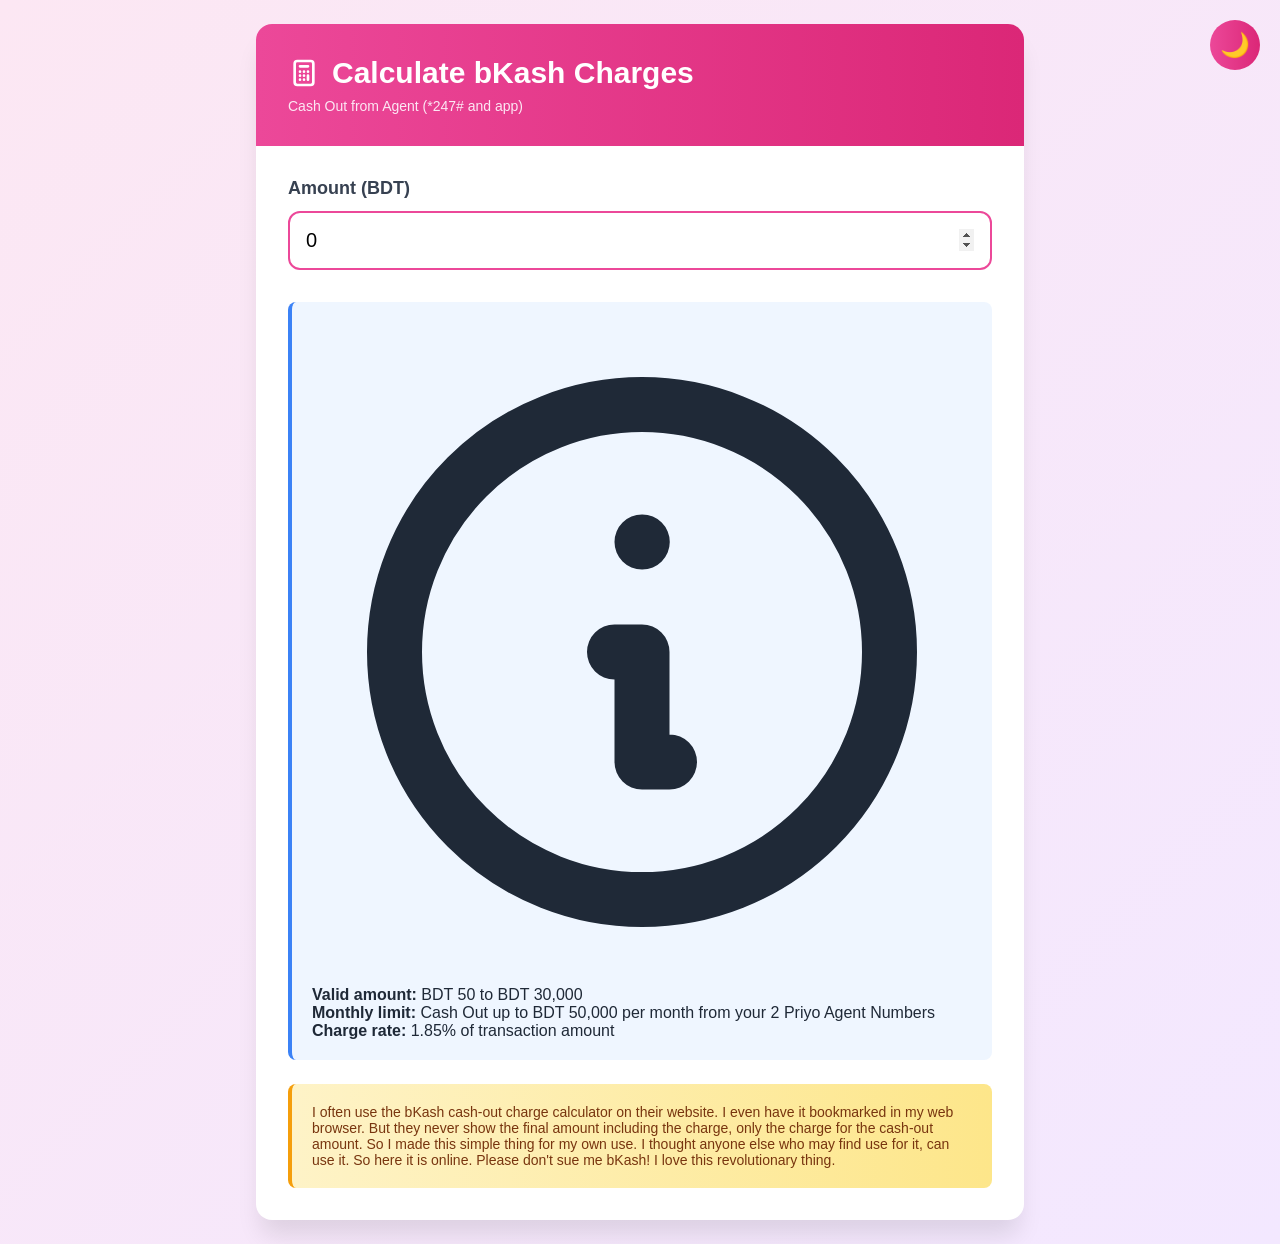
==== commit 15750bc4: "refactor: Update index.html with modular structure, add data files and gitignore" ====
--- a/index.html
+++ b/index.html
@@ -4,735 +4,86 @@
     <meta charset="UTF-8">
     <meta name="viewport" content="width=device-width, initial-scale=1.0">
     <title>bKash Charge Calculator</title>
-    <!-- Google tag (gtag.js) -->
+    <meta name="description" content="Calculate bKash service charges easily.">
+    <meta name="theme-color" content="#ec4899">
+    
+    <link rel="stylesheet" href="css/base.css">
+    <link rel="stylesheet" href="css/components.css">
+    <link rel="stylesheet" href="css/responsive.css">
+    
     <script async src="https://www.googletagmanager.com/gtag/js?id=G-V6M5RTTXXJ"></script>
     <script>
-      window.dataLayer = window.dataLayer || [];
-      function gtag(){dataLayer.push(arguments);}
-      gtag('js', new Date());
-      gtag('config', 'G-V6M5RTTXXJ');
+        window.dataLayer = window.dataLayer || [];
+        function gtag(){dataLayer.push(arguments);}
+        gtag('js', new Date());
+        gtag('config', 'G-V6M5RTTXXJ');
     </script>
-    <style>
-        * { margin: 0; padding: 0; box-sizing: border-box; }
-
-        body {
-            font-family: -apple-system, BlinkMacSystemFont, 'Segoe UI', Roboto, sans-serif;
-            background: linear-gradient(135deg, #fce7f3 0%, #f3e8ff 100%);
-            min-height: 100vh;
-            padding: 24px;
-            display: flex;
-            align-items: flex-start;
-            justify-content: center;
-        }
-
-        .container { width: 100%; max-width: 768px; }
-
-        .card {
-            background: white;
-            border-radius: 16px;
-            box-shadow: 0 20px 25px -5px rgba(0,0,0,0.1), 0 10px 10px -5px rgba(0,0,0,0.04);
-            overflow: hidden;
-        }
-
-        .header {
-            background: linear-gradient(to right, #ec4899, #db2777);
-            padding: 32px;
-            color: white;
-        }
-
-        .header-content {
-            display: flex;
-            align-items: center;
-            gap: 12px;
-            margin-bottom: 8px;
-        }
-
-        .header h1 { font-size: 28px; font-weight: bold; }
-        .header p { color: #fce7f3; font-size: 14px; }
-        .icon { width: 32px; height: 32px; }
-
-        .content { padding: 32px; }
-
-        .section-label {
-            display: block;
-            color: #6b7280;
-            font-weight: 700;
-            font-size: 11px;
-            letter-spacing: 0.1em;
-            text-transform: uppercase;
-            margin-bottom: 10px;
-        }
-
-        .form-group { margin-bottom: 24px; }
-
-        .selector-grid {
-            display: grid;
-            gap: 10px;
-        }
-
-        .selector-grid.cols-4 { grid-template-columns: repeat(2, 1fr); }
-        .selector-grid.cols-3 { grid-template-columns: repeat(3, 1fr); }
-        .selector-grid.cols-2 { grid-template-columns: repeat(2, 1fr); }
-
-        /* Tier grid — horizontal scroll on mobile, fixed button size */
-        .tier-grid {
-            display: flex;
-            gap: 10px;
-            overflow-x: auto;
-            -webkit-overflow-scrolling: touch;
-            scrollbar-width: none;
-            padding-bottom: 4px;
-        }
-        .tier-grid::-webkit-scrollbar { display: none; }
-        .tier-grid .sub-selector-btn {
-            flex: 0 0 160px;
-            min-height: 64px;
-            display: flex;
-            flex-direction: column;
-            align-items: center;
-            justify-content: center;
-        }
-
-        @media (min-width: 480px) {
-            .selector-grid.cols-4 { grid-template-columns: repeat(4, 1fr); }
-        }
-
-        .selector-btn {
-            padding: 14px 10px;
-            border: 2px solid #e5e7eb;
-            border-radius: 12px;
-            background: white;
-            cursor: pointer;
-            text-align: center;
-            font-size: 13px;
-            font-weight: 600;
-            color: #374151;
-            transition: all 0.15s ease;
-            line-height: 1.3;
-        }
-
-        .selector-btn:hover { border-color: #f9a8d4; background: #fdf2f8; }
-        .selector-btn.active { border-color: #ec4899; background: #fdf2f8; color: #db2777; }
-        .selector-btn .btn-icon { display: block; font-size: 22px; margin-bottom: 6px; }
-        .btn-sub { display: block; font-size: 11px; font-weight: 500; color: #9ca3af; margin-top: 3px; }
-        .selector-btn.active .btn-sub { color: #f472b6; }
-
-        .sub-selector-btn {
-            padding: 12px 8px;
-            border: 2px solid #e5e7eb;
-            border-radius: 10px;
-            background: white;
-            cursor: pointer;
-            text-align: center;
-            font-size: 13px;
-            font-weight: 500;
-            color: #374151;
-            transition: all 0.15s ease;
-            line-height: 1.3;
-        }
-
-        .sub-selector-btn:hover { border-color: #f9a8d4; background: #fdf2f8; }
-        .sub-selector-btn.active { border-color: #ec4899; background: #fdf2f8; color: #db2777; font-weight: 600; }
-
-        .subsection {
-            overflow: hidden;
-            max-height: 0;
-            opacity: 0;
-            transition: max-height 0.3s ease, opacity 0.3s ease, margin 0.3s ease;
-            margin-bottom: 0;
-        }
-
-        .subsection.visible {
-            max-height: 600px;
-            opacity: 1;
-            margin-bottom: 24px;
-        }
-
-        .bank-select {
-            width: 100%;
-            padding: 14px 40px 14px 16px;
-            font-size: 15px;
-            border: 2px solid #e5e7eb;
-            border-radius: 12px;
-            outline: none;
-            color: #374151;
-            background: white;
-            cursor: pointer;
-            transition: border-color 0.2s;
-            appearance: none;
-            background-image: url("data:image/svg+xml,%3Csvg xmlns='http://www.w3.org/2000/svg' width='16' height='16' fill='none' stroke='%236b7280' stroke-width='2' viewBox='0 0 24 24'%3E%3Cpath d='M6 9l6 6 6-6'/%3E%3C/svg%3E");
-            background-repeat: no-repeat;
-            background-position: right 14px center;
-        }
-
-        .bank-select:focus { border-color: #ec4899; }
-
-        .amount-input-wrap { position: relative; }
-
-        .amount-input-wrap .taka-sign {
-            position: absolute;
-            left: 16px;
-            top: 50%;
-            transform: translateY(-50%);
-            font-size: 20px;
-            color: #9ca3af;
-            font-weight: 600;
-            pointer-events: none;
-        }
-
-        input[type="number"] {
-            width: 100%;
-            padding: 16px 16px 16px 40px;
-            font-size: 22px;
-            font-weight: 600;
-            border: 2px solid #e5e7eb;
-            border-radius: 12px;
-            outline: none;
-            transition: border-color 0.2s;
-            color: #1f2937;
-        }
-
-        input[type="number"]:focus { border-color: #ec4899; }
-
-        .btn {
-            width: 100%;
-            background: linear-gradient(to right, #ec4899, #db2777);
-            color: white;
-            padding: 16px;
-            border: none;
-            border-radius: 12px;
-            font-size: 18px;
-            font-weight: 700;
-            cursor: pointer;
-            box-shadow: 0 4px 14px rgba(236,72,153,0.4);
-            transition: all 0.2s;
-        }
-
-        .btn:hover {
-            background: linear-gradient(to right, #db2777, #be185d);
-            box-shadow: 0 6px 20px rgba(219,39,119,0.5);
-            transform: translateY(-1px);
-        }
-
-        .btn:disabled { opacity: 0.4; cursor: not-allowed; transform: none; box-shadow: none; }
-
-        .results { margin-top: 28px; display: none; }
-        .results.show { display: block; }
-
-        .results-card {
-            background: linear-gradient(135deg, #fdf2f8, #f5f3ff);
-            border-radius: 14px;
-            padding: 24px;
-            border: 2px solid #fbcfe8;
-        }
-
-        .breakdown-row {
-            display: flex;
-            justify-content: space-between;
-            align-items: center;
-            padding: 10px 0;
-            border-bottom: 1px solid #fce7f3;
-            font-size: 15px;
-        }
-
-        .breakdown-row:last-of-type { border-bottom: none; }
-        .breakdown-label { color: #6b7280; }
-        .breakdown-value { font-weight: 600; color: #1f2937; }
-        .breakdown-value.dim { color: #9ca3af; font-weight: 500; font-size: 13px; }
-        .dim-row { opacity: 0.6; }
-        .breakdown-value.pink { color: #db2777; }
-
-        .divider { border-top: 2px solid #f9a8d4; margin: 16px 0; }
-
-        .total-section { text-align: center; padding-top: 8px; }
-        .total-label { color: #6b7280; font-size: 13px; margin-bottom: 6px; }
-        .total-value { font-size: 38px; font-weight: 800; color: #db2777; }
-        .total-note { color: #9ca3af; font-size: 13px; margin-top: 6px; }
-
-        .info-box {
-            margin-top: 28px;
-            background: #eff6ff;
-            border-left: 4px solid #3b82f6;
-            border-radius: 8px;
-            padding: 16px 20px;
-            font-size: 13px;
-            color: #374151;
-            line-height: 1.7;
-        }
-
-        .info-box p { margin-bottom: 2px; }
-        .info-box p:last-child { margin-bottom: 0; }
-        .info-box strong { font-weight: 600; }
-
-        .about-box {
-            margin-top: 20px;
-            background: linear-gradient(to right, #fef3c7, #fde68a);
-            border-left: 4px solid #f59e0b;
-            border-radius: 8px;
-            padding: 16px 20px;
-            font-size: 13px;
-            line-height: 1.6;
-            color: #78350f;
-        }
-
-        /* Dark mode toggle button */
-        .theme-toggle {
-            position: absolute;
-            top: 24px;
-            right: 24px;
-            background: rgba(255,255,255,0.15);
-            border: none;
-            border-radius: 20px;
-            padding: 6px 12px;
-            color: white;
-            font-size: 13px;
-            font-weight: 600;
-            cursor: pointer;
-            display: flex;
-            align-items: center;
-            gap: 6px;
-            transition: background 0.2s;
-        }
-        .theme-toggle:hover { background: rgba(255,255,255,0.25); }
-        .header { position: relative; }
-
-        /* Dark mode */
-        body.dark { background: linear-gradient(135deg, #0a0d1a 0%, #121325 100%); }
-        body.dark .card { background: #121325; }
-        body.dark .section-label { color: #6b7280; }
-        body.dark .selector-btn { background: #1c1f35; border-color: #2a2d45; color: #e5e7eb; }
-        body.dark .selector-btn:hover { background: #21243d; border-color: #f9a8d4; }
-        body.dark .selector-btn.active { background: #2a1628; border-color: #ec4899; color: #db2777; }
-        body.dark .selector-btn .btn-sub { color: #6b7280; }
-        body.dark .selector-btn.active .btn-sub { color: #f472b6; }
-        body.dark .sub-selector-btn { background: #1c1f35; border-color: #2a2d45; color: #e5e7eb; }
-        body.dark .sub-selector-btn:hover { background: #21243d; border-color: #f9a8d4; }
-        body.dark .sub-selector-btn.active { background: #2a1628; border-color: #ec4899; color: #db2777; }
-        body.dark .btn-sub { color: #6b7280; }
-        body.dark .bank-select { background-color: #1c1f35; border-color: #2a2d45; color: #e5e7eb; background-image: url("data:image/svg+xml,%3Csvg xmlns='http://www.w3.org/2000/svg' width='16' height='16' fill='none' stroke='%236b7280' stroke-width='2' viewBox='0 0 24 24'%3E%3Cpath d='M6 9l6 6 6-6'/%3E%3C/svg%3E"); }
-        body.dark .bank-select:focus { border-color: #ec4899; }
-        body.dark input[type="number"] { background: #1c1f35; border-color: #2a2d45; color: #f9fafb; }
-        body.dark input[type="number"]:focus { border-color: #ec4899; }
-        body.dark .taka-sign { color: #6b7280; }
-        body.dark .results-card { background: linear-gradient(135deg, #1a1030, #0f1623); border-color: #2a1628; }
-        body.dark .breakdown-row { border-bottom-color: #2a1628; }
-        body.dark .breakdown-label { color: #9ca3af; }
-        body.dark .breakdown-value { color: #f9fafb; }
-        body.dark .breakdown-value.dim { color: #f9fafb; }
-        body.dark .divider { border-top-color: #2a1628; }
-        body.dark .total-label { color: #9ca3af; }
-        body.dark .total-note { color: #6b7280; }
-        body.dark .info-box { background: #0f1a2e; border-left-color: #3b82f6; color: #9ca3af; }
-        body.dark .info-box strong { color: #e5e7eb; }
-        body.dark .about-box { background: linear-gradient(to right, #1a1500, #221a00); border-left-color: #f59e0b; color: #d97706; }
-    </style>
 </head>
 <body>
-<div class="container">
-    <div class="card">
-        <div class="header">
-            <div class="header-content">
-                <svg class="icon" fill="none" stroke="currentColor" viewBox="0 0 24 24">
-                    <path stroke-linecap="round" stroke-linejoin="round" stroke-width="2" d="M9 7h6m0 10v-3m-3 3h.01M9 17h.01M9 14h.01M12 14h.01M15 11h.01M12 11h.01M9 11h.01M7 21h10a2 2 0 002-2V5a2 2 0 00-2-2H7a2 2 0 00-2 2v14a2 2 0 002 2z"/>
-                </svg>
-                <h1>bKash Charge Calculator</h1>
+    <div class="container">
+        <div class="card">
+            <div class="header">
+                <div class="header-content">
+                    <svg class="icon" fill="none" stroke="currentColor" viewBox="0 0 24 24" aria-hidden="true">
+                        <path stroke-linecap="round" stroke-linejoin="round" stroke-width="2" d="M9 7h6m0 10v-3m-3 3h.01M9 17h.01M9 14h.01M12 14h.01M15 11h.01M12 11h.01M9 11h.01M7 21h10a2 2 0 002-2V5a2 2 0 00-2-2H7a2 2 0 00-2 2v14a2 2 0 002 2z"></path>
+                    </svg>
+                    <h1>Calculate bKash Charges</h1>
+                </div>
+                <p>Cash Out from Agent (*247# and app)</p>
             </div>
-            <p>Calculate fees for any transaction type</p>
-            <button class="theme-toggle" id="themeToggle" onclick="toggleTheme()">
-                <span id="themeIcon">🌙</span> <span id="themeText">Dark</span>
-            </button>
-        </div>
 
-        <div class="content">
+            <div class="content">
+                <div class="form-group">
+                    <label for="amount">Amount (BDT)</label>
+                    <input type="number" id="amount" placeholder="Enter amount" value="0" min="50" max="30000" aria-label="Enter amount in BDT">
+                </div>
 
-            <!-- Transaction Type -->
-            <div class="form-group">
-                <span class="section-label">Transaction Type</span>
-                <div class="selector-grid cols-4" id="txTypeGrid">
-                    <button class="selector-btn active" data-type="cashout">
-                        <span class="btn-icon">🏧</span>Cash Out
-                    </button>
-                    <button class="selector-btn" data-type="sendmoney">
-                        <span class="btn-icon">💸</span>Send Money
-                    </button>
-                    <button class="selector-btn" data-type="addmoney">
-                        <span class="btn-icon">➕</span>Add Money
-                    </button>
-                    <button class="selector-btn" data-type="b2bank">
-                        <span class="btn-icon">🏦</span>bKash to Bank
-                    </button>
+                <div class="results" id="results">
+                    <div class="results-card">
+                        <div class="results-grid">
+                            <div class="result-item">
+                                <p class="result-label">Transaction Amount</p>
+                                <p class="result-value" id="transAmount">0.00 BDT</p>
+                            </div>
+                            
+                            <div class="plus-sign" aria-hidden="true">+</div>
+                            
+                            <div class="result-item">
+                                <p class="result-label">Service Charge</p>
+                                <p class="result-value charge" id="chargeAmount">0.00 BDT</p>
+                            </div>
+                        </div>
+                        
+                        <div class="divider" aria-hidden="true"></div>
+                        
+                        <div class="total-section">
+                            <p class="total-label">Total Amount to Pay</p>
+                            <p class="total-value" id="totalAmount">0.00 BDT</p>
+                            <p class="total-note" id="receiveNote">You will receive 0.00 BDT in cash</p>
+                        </div>
+                    </div>
+                </div>
+
+                <div class="info-box">
+                    <div class="info-content">
+                        <svg class="info-icon" fill="none" stroke="currentColor" viewBox="0 0 24 24" aria-hidden="true">
+                            <path stroke-linecap="round" stroke-linejoin="round" stroke-width="2" d="M13 16h-1v-4h-1m1-4h.01M21 12a9 9 0 11-18 0 9 9 0 0118 0z"></path>
+                        </svg>
+                        <div class="info-text">
+                            <p><strong>Valid amount:</strong> BDT 50 to BDT 30,000</p>
+                            <p><strong>Monthly limit:</strong> Cash Out up to BDT 50,000 per month from your 2 Priyo Agent Numbers</p>
+                            <p><strong>Charge rate:</strong> 1.85% of transaction amount</p>
+                        </div>
+                    </div>
+                </div>
+
+                <div class="about-box">
+                    <p>I often use the bKash cash-out charge calculator on their website. I even have it bookmarked in my web browser. But they never show the final amount including the charge, only the charge for the cash-out amount. So I made this simple thing for my own use. I thought anyone else who may find use for it, can use it. So here it is online. Please don't sue me bKash! I love this revolutionary thing.</p>
                 </div>
             </div>
-
-            <!-- Cash Out Method -->
-            <div class="subsection visible" id="sub-cashout">
-                <span class="section-label">Cash Out Method</span>
-                <div class="selector-grid cols-3" id="cashoutMethodGrid">
-                    <button class="sub-selector-btn active" data-method="agent">
-                        Agent<span class="btn-sub">1.85%</span>
-                    </button>
-                    <button class="sub-selector-btn" data-method="priyo-agent">
-                        Priyo Agent<span class="btn-sub">1.49%</span>
-                    </button>
-                    <button class="sub-selector-btn" data-method="atm">
-                        ATM<span class="btn-sub">1.49%</span>
-                    </button>
-                </div>
-            </div>
-
-            <!-- Send Money: Recipient -->
-            <div class="subsection" id="sub-sendmoney">
-                <span class="section-label">Recipient Type</span>
-                <div class="selector-grid cols-2" id="recipientGrid">
-                    <button class="sub-selector-btn active" data-recipient="priyo">Priyo Number</button>
-                    <button class="sub-selector-btn" data-recipient="nonpriyo">Non-Priyo Number</button>
-                </div>
-            </div>
-
-            <!-- Send Money: Monthly Tier -->
-            <div class="subsection" id="sub-monthlytier">
-                <span class="section-label">Monthly Spend So Far This Month</span>
-                <div class="tier-grid" id="tierGrid">
-                    <button class="sub-selector-btn active" data-tier="0">–</button>
-                    <button class="sub-selector-btn" data-tier="1">–</button>
-                    <button class="sub-selector-btn" data-tier="2">–</button>
-                </div>
-            </div>
-
-            <!-- bKash to Bank: Bank -->
-            <div class="subsection" id="sub-b2bank">
-                <span class="section-label">Select Bank</span>
-                <select class="bank-select" id="bankSelect">
-                    <option value="">-- Choose a bank --</option>
-                    <optgroup label="1.00% charge">
-                        <option value="1.00">Sonali Bank</option>
-                        <option value="1.00">Agrani Bank</option>
-                        <option value="1.00">Community Bank</option>
-                        <option value="1.00">IFIC Bank</option>
-                    </optgroup>
-                    <optgroup label="1.15% charge">
-                        <option value="1.15">BRAC Bank</option>
-                        <option value="1.15">The City Bank</option>
-                    </optgroup>
-                    <optgroup label="1.25% charge">
-                        <option value="1.25">AB Bank</option>
-                        <option value="1.25">Bangladesh Development Bank</option>
-                        <option value="1.25">Dhaka Bank</option>
-                        <option value="1.25">Eastern Bank</option>
-                        <option value="1.25">Midland Bank</option>
-                        <option value="1.25">MTB</option>
-                        <option value="1.25">NRBC</option>
-                        <option value="1.25">Premier Bank</option>
-                        <option value="1.25">Pubali</option>
-                        <option value="1.25">Southeast Bank</option>
-                    </optgroup>
-                </select>
-            </div>
-
-            <!-- Amount -->
-            <div class="form-group">
-                <span class="section-label">Amount (৳)</span>
-                <div class="amount-input-wrap">
-                    <span class="taka-sign">৳</span>
-                    <input type="number" id="amount" placeholder="0" min="0">
-                </div>
-            </div>
-
-            <button class="btn" id="calculateBtn" disabled>Calculate Charges</button>
-
-            <!-- Results -->
-            <div class="results" id="results">
-                <div class="results-card">
-                    <div id="breakdownRows"></div>
-                    <div class="divider"></div>
-                    <div class="total-section">
-                        <p class="total-label" id="totalLabel">Total Deducted from Wallet</p>
-                        <p class="total-value" id="totalAmount">৳0.00</p>
-                        <p class="total-note" id="totalNote"></p>
-                    </div>
-                </div>
-            </div>
-
-            <!-- Info Box -->
-            <div class="info-box" id="infoBox"></div>
-
-            <!-- About -->
-            <div class="about-box">
-                <p>I often use the bKash cash-out charge calculator on their website. I even have it bookmarked in my web browser. But they never show the final amount including the charge, only the charge for the cash-out amount. So I made this simple thing for my own use. I thought anyone else who may find use for it, can use it. So here it is online. Please don't sue me bKash! I love this revolutionary thing.</p>
-            </div>
-
         </div>
     </div>
-</div>
 
-<script>
-    let state = {
-        txType: 'cashout',
-        cashoutMethod: 'agent',
-        recipient: 'priyo',
-        tier: 0,
-        bank: '',
-    };
-
-    const cashoutRates = { agent: 1.85, 'priyo-agent': 1.49, atm: 1.49 };
-
-    const priyo_tiers = [
-        { label: 'Up to ৳25,000/month', charge: 0, note: 'Free' },
-        { label: '৳25,000.01 – ৳50,000/month', charge: 5, note: '৳5/transaction' },
-        { label: 'Above ৳50,000/month', charge: 10, note: '৳10/transaction' },
-    ];
-
-    const nonpriyo_tiers = [
-        { label: '৳50 or less (single txn)', charge: 0, note: 'Free' },
-        { label: '৳50.01 – ৳25,000/month', charge: 5, note: '৳5/transaction' },
-        { label: 'Above ৳25,000/month', charge: 10, note: '৳10/transaction' },
-    ];
-
-    const amountInput = document.getElementById('amount');
-    const calculateBtn = document.getElementById('calculateBtn');
-    const resultsDiv = document.getElementById('results');
-    const totalAmountEl = document.getElementById('totalAmount');
-    const totalNoteEl = document.getElementById('totalNote');
-    const totalLabelEl = document.getElementById('totalLabel');
-    const breakdownRowsEl = document.getElementById('breakdownRows');
-    const infoBoxEl = document.getElementById('infoBox');
-    const bankSelect = document.getElementById('bankSelect');
-
-    function formatBD(n) {
-        // Bangladeshi number format: first comma at 3 from right, then every 2 digits
-        const [intPart, decPart] = n.toFixed(2).split('.');
-        let int = intPart;
-        let result = '';
-        // Last 3 digits
-        if (int.length > 3) {
-            result = ',' + int.slice(-3);
-            int = int.slice(0, -3);
-            // Every 2 digits after that
-            while (int.length > 2) {
-                result = ',' + int.slice(-2) + result;
-                int = int.slice(0, -2);
-            }
-            result = int + result;
-        } else {
-            result = int;
-        }
-        return '৳' + result + '.' + decPart;
-    }
-    function fmt(n) { return formatBD(n); }
-
-    function showSection(id, show) {
-        const el = document.getElementById(id);
-        el.classList.toggle('visible', show);
-    }
-
-    function setActiveBtn(grid, attr, val) {
-        grid.querySelectorAll('button').forEach(b => {
-            b.classList.toggle('active', b.dataset[attr] === val);
-        });
-    }
-
-    function updateTierButtons() {
-        const tiers = state.recipient === 'priyo' ? priyo_tiers : nonpriyo_tiers;
-        const grid = document.getElementById('tierGrid');
-        grid.querySelectorAll('button').forEach((b, i) => {
-            b.innerHTML = tiers[i].label + `<span class="btn-sub">${tiers[i].note}</span>`;
-            b.classList.toggle('active', i === state.tier);
-        });
-    }
-
-    function updateInfoBox() {
-        const t = state.txType;
-        let html = '';
-        if (t === 'cashout') {
-            const rate = cashoutRates[state.cashoutMethod];
-            const name = state.cashoutMethod === 'agent' ? 'Agent' : state.cashoutMethod === 'priyo-agent' ? 'Priyo Agent' : 'ATM';
-            html = `<p><strong>Cash Out · ${name}:</strong> ${rate}% service charge</p><p>Valid amount: ৳50 – ৳30,000 per transaction</p>`;
-        } else if (t === 'sendmoney') {
-            html = `<p><strong>Send Money · Daily limit:</strong> ৳50,000</p>
-                    <p><strong>To Priyo:</strong> Free up to ৳25,000/month · ৳5/txn up to ৳50,000/month · ৳10/txn above</p>
-                    <p><strong>To Non-Priyo:</strong> Free for ৳50 or less · ৳5/txn up to ৳25,000/month · ৳10/txn above</p>`;
-        } else if (t === 'addmoney') {
-            html = `<p><strong>Add Money from bank:</strong> Free — no service charge applies</p>`;
-        } else if (t === 'b2bank') {
-            html = `<p><strong>bKash to Bank charge rates:</strong></p>
-                    <p>Sonali, Agrani, Community, IFIC: <strong>1.00%</strong></p>
-                    <p>BRAC Bank, The City Bank: <strong>1.15%</strong></p>
-                    <p>AB, BDB, Dhaka, Eastern, Midland, MTB, NRBC, Premier, Pubali, Southeast: <strong>1.25%</strong></p>`;
-        }
-        infoBoxEl.innerHTML = html;
-    }
-
-    function canCalculate() {
-        const amount = parseFloat(amountInput.value);
-        if (isNaN(amount) || amount <= 0) return false;
-        if (state.txType === 'b2bank' && !state.bank) return false;
-        return true;
-    }
-
-    function updateButtonState() { calculateBtn.disabled = !canCalculate(); }
-    function resetResults() { resultsDiv.classList.remove('show'); }
-
-    function updateSubSections() {
-        showSection('sub-cashout', state.txType === 'cashout');
-        showSection('sub-sendmoney', state.txType === 'sendmoney');
-        showSection('sub-monthlytier', state.txType === 'sendmoney');
-        showSection('sub-b2bank', state.txType === 'b2bank');
-        if (state.txType === 'sendmoney') updateTierButtons();
-        updateInfoBox();
-        updateButtonState();
-        resetResults();
-    }
-
-    function calculateCharges() {
-        const amount = parseFloat(amountInput.value);
-        if (!canCalculate()) return;
-
-        let rows = [], charge = 0, total = 0, note = '';
-
-        if (state.txType === 'cashout') {
-            const rate = cashoutRates[state.cashoutMethod];
-            charge = amount * rate / 100;
-            total = amount + charge;
-            rows = [
-                { label: 'Transaction Amount', value: fmt(amount) },
-                { label: `Service Charge (${rate}%)`, value: fmt(charge), pink: true },
-                { label: 'Charge Rate', value: rate + '%' },
-                { label: 'You Will Receive', value: fmt(amount) },
-            ];
-            note = `You will receive ${fmt(amount)} in cash`;
-            totalLabelEl.textContent = 'Total Deducted from Wallet';
-        } else if (state.txType === 'sendmoney') {
-            const tiers = state.recipient === 'priyo' ? priyo_tiers : nonpriyo_tiers;
-            const recLabel = state.recipient === 'priyo' ? 'Priyo Number' : 'Non-Priyo Number';
-
-            // Determine effective tier based on amount entered
-            let effectiveTier = state.tier;
-            let tierBumped = false;
-
-            if (state.recipient === 'priyo') {
-                if (state.tier === 0 && amount > 25000) { effectiveTier = 1; tierBumped = true; }
-                else if (state.tier === 1 && amount > 50000) { effectiveTier = 2; tierBumped = true; }
-            } else {
-                if (state.tier === 0 && amount > 50) { effectiveTier = 1; tierBumped = true; }
-                else if (state.tier === 1 && amount > 25000) { effectiveTier = 2; tierBumped = true; }
-            }
-
-            charge = tiers[effectiveTier].charge;
-            total = amount + charge;
-
-            rows = [
-                { label: 'Send Amount', value: fmt(amount) },
-                { label: 'Recipient', value: recLabel },
-                { label: 'Applied Tier', value: tiers[effectiveTier].label, pink: tierBumped },
-                { label: 'Service Charge', value: charge === 0 ? '৳0.00 (Free)' : fmt(charge), pink: charge > 0 },
-                { label: 'Recipient Receives', value: fmt(amount) },
-            ];
-            if (tierBumped) {
-                rows.splice(3, 0, { label: 'Selected Tier', value: tiers[state.tier].label + ' ⚠️ overridden', pink: false, dim: true });
-            }
-            note = tierBumped
-                ? `Higher tier applied — your amount exceeds the selected tier's limit`
-                : `Recipient receives ${fmt(amount)}`;
-            totalLabelEl.textContent = 'Total Deducted from Wallet';
-        } else if (state.txType === 'addmoney') {
-            charge = 0;
-            total = amount;
-            rows = [
-                { label: 'Add Amount', value: fmt(amount) },
-                { label: 'Service Charge', value: '৳0.00 (Free)' },
-                { label: 'Amount Added to Wallet', value: fmt(amount) },
-            ];
-            note = `${fmt(amount)} will be added to your wallet`;
-            totalLabelEl.textContent = 'Total Deducted from Bank';
-        } else if (state.txType === 'b2bank') {
-            const rate = parseFloat(state.bank);
-            charge = amount * rate / 100;
-            total = amount + charge;
-            rows = [
-                { label: 'Transfer Amount', value: fmt(amount) },
-                { label: `Service Charge (${rate}%)`, value: fmt(charge), pink: true },
-                { label: 'Charge Rate', value: rate + '%' },
-                { label: 'Bank Receives', value: fmt(amount) },
-            ];
-            note = `Bank will receive ${fmt(amount)}`;
-            totalLabelEl.textContent = 'Total Deducted from Wallet';
-        }
-
-        breakdownRowsEl.innerHTML = rows.map(r =>
-            `<div class="breakdown-row${r.dim ? ' dim-row' : ''}">
-                <span class="breakdown-label">${r.label}</span>
-                <span class="breakdown-value${r.pink ? ' pink' : ''}${r.dim ? ' dim' : ''}">${r.value}</span>
-            </div>`
-        ).join('');
-
-        totalAmountEl.textContent = fmt(total);
-        totalNoteEl.textContent = note;
-        resultsDiv.classList.add('show');
-    }
-
-    // Events
-    document.getElementById('txTypeGrid').addEventListener('click', e => {
-        const btn = e.target.closest('[data-type]');
-        if (!btn) return;
-        state.txType = btn.dataset.type;
-        setActiveBtn(document.getElementById('txTypeGrid'), 'type', state.txType);
-        updateSubSections();
-    });
-
-    document.getElementById('cashoutMethodGrid').addEventListener('click', e => {
-        const btn = e.target.closest('[data-method]');
-        if (!btn) return;
-        state.cashoutMethod = btn.dataset.method;
-        setActiveBtn(document.getElementById('cashoutMethodGrid'), 'method', state.cashoutMethod);
-        updateInfoBox();
-        resetResults();
-    });
-
-    document.getElementById('recipientGrid').addEventListener('click', e => {
-        const btn = e.target.closest('[data-recipient]');
-        if (!btn) return;
-        state.recipient = btn.dataset.recipient;
-        state.tier = 0;
-        setActiveBtn(document.getElementById('recipientGrid'), 'recipient', state.recipient);
-        updateTierButtons();
-        resetResults();
-    });
-
-    document.getElementById('tierGrid').addEventListener('click', e => {
-        const btn = e.target.closest('[data-tier]');
-        if (!btn) return;
-        state.tier = parseInt(btn.dataset.tier);
-        setActiveBtn(document.getElementById('tierGrid'), 'tier', String(state.tier));
-        resetResults();
-    });
-
-    bankSelect.addEventListener('change', () => {
-        state.bank = bankSelect.value;
-        updateButtonState();
-        resetResults();
-    });
-
-    amountInput.addEventListener('input', () => { updateButtonState(); resetResults(); });
-    calculateBtn.addEventListener('click', calculateCharges);
-    amountInput.addEventListener('keypress', e => { if (e.key === 'Enter') calculateCharges(); });
-
-    // Init
-    updateSubSections();
-
-    // Theme toggle
-    function toggleTheme() {
-        const isDark = document.body.classList.toggle('dark');
-        document.getElementById('themeIcon').textContent = isDark ? '☀️' : '🌙';
-        document.getElementById('themeText').textContent = isDark ? 'Light' : 'Dark';
-        localStorage.setItem('bkash-theme', isDark ? 'dark' : 'light');
-    }
-
-    // Restore saved theme
-    if (localStorage.getItem('bkash-theme') === 'dark') {
-        document.body.classList.add('dark');
-        document.getElementById('themeIcon').textContent = '☀️';
-        document.getElementById('themeText').textContent = 'Light';
-    }
-</script>
+    <script type="module" src="js/main.js"></script>
 </body>
 </html>
--- a/css/base.css
+++ b/css/base.css
@@ -0,0 +1,43 @@
+* {
+  margin: 0;
+  padding: 0;
+  box-sizing: border-box;
+}
+
+:root {
+  --primary-color: #ec4899;
+  --primary-dark: #db2777;
+  --shadow-md: 0 20px 25px -5px rgba(0, 0, 0, 0.1);
+}
+
+body {
+  font-family: -apple-system, BlinkMacSystemFont, 'Segoe UI', Roboto, sans-serif;
+  background: linear-gradient(135deg, #fce7f3 0%, #f3e8ff 100%);
+  min-height: 100vh;
+  padding: 24px;
+  display: flex;
+  align-items: center;
+  justify-content: center;
+  color: #1f2937;
+  transition: background-color 0.3s ease;
+}
+
+body.dark-mode {
+  background: linear-gradient(135deg, #1f2937 0%, #111827 100%);
+  color: #f3f4f6;
+}
+
+body.dark-mode .card {
+  background: #1f2937;
+}
+
+body.dark-mode input[type="number"] {
+  background: #111827;
+  color: #f3f4f6;
+  border-color: #374151;
+}
+
+.container {
+  width: 100%;
+  max-width: 768px;
+}
--- a/css/components.css
+++ b/css/components.css
@@ -0,0 +1,131 @@
+.card {
+  background: white;
+  border-radius: 16px;
+  box-shadow: var(--shadow-md);
+  overflow: hidden;
+}
+
+.header {
+  background: linear-gradient(to right, #ec4899, #db2777);
+  padding: 32px;
+  color: white;
+}
+
+.header-content {
+  display: flex;
+  align-items: center;
+  gap: 12px;
+  margin-bottom: 8px;
+}
+
+.header h1 {
+  font-size: 30px;
+  font-weight: bold;
+}
+
+.header p {
+  color: #fce7f3;
+  font-size: 14px;
+}
+
+.icon {
+  width: 32px;
+  height: 32px;
+}
+
+.content {
+  padding: 32px;
+}
+
+label {
+  display: block;
+  color: #374151;
+  font-weight: 600;
+  margin-bottom: 12px;
+  font-size: 18px;
+}
+
+input[type="number"] {
+  width: 100%;
+  padding: 16px;
+  font-size: 20px;
+  border: 2px solid #d1d5db;
+  border-radius: 12px;
+  outline: none;
+  transition: border-color 0.2s;
+}
+
+input[type="number"]:focus {
+  border-color: var(--primary-color);
+}
+
+.results {
+  margin-top: 32px;
+  display: none;
+  animation: slideIn 0.3s ease;
+}
+
+.results.show {
+  display: block;
+}
+
+@keyframes slideIn {
+  from { opacity: 0; transform: translateY(-10px); }
+  to { opacity: 1; transform: translateY(0); }
+}
+
+.results-card {
+  background: linear-gradient(to right, #fce7f3, #f3e8ff);
+  border-radius: 12px;
+  padding: 24px;
+  border: 2px solid #fbcfe8;
+}
+
+.result-value {
+  font-size: 24px;
+  font-weight: bold;
+  color: #1f2937;
+}
+
+.result-value.charge {
+  color: #db2777;
+}
+
+.total-value {
+  font-size: 36px;
+  font-weight: bold;
+  color: #db2777;
+}
+
+.info-box {
+  margin-top: 32px;
+  background: #eff6ff;
+  border-left: 4px solid #3b82f6;
+  border-radius: 8px;
+  padding: 20px;
+}
+
+.about-box {
+  margin-top: 24px;
+  background: linear-gradient(to right, #fef3c7, #fde68a);
+  border-left: 4px solid #f59e0b;
+  border-radius: 8px;
+  padding: 20px;
+  font-size: 14px;
+  color: #78350f;
+}
+
+.theme-toggle {
+  position: fixed;
+  top: 20px;
+  right: 20px;
+  width: 50px;
+  height: 50px;
+  border-radius: 50%;
+  background: linear-gradient(to right, #ec4899, #db2777);
+  color: white;
+  border: none;
+  cursor: pointer;
+  font-size: 24px;
+  z-index: 1000;
+}
--- a/css/responsive.css
+++ b/css/responsive.css
@@ -0,0 +1,30 @@
+@media (max-width: 575px) {
+  .header {
+    padding: 24px;
+  }
+  .header h1 {
+    font-size: 24px;
+  }
+  .content {
+    padding: 20px;
+  }
+  .result-value {
+    font-size: 20px;
+  }
+  .total-value {
+    font-size: 28px;
+  }
+  .theme-toggle {
+    width: 44px;
+    height: 44px;
+    font-size: 20px;
+    top: 16px;
+    right: 16px;
+  }
+}
+
+@media (min-width: 768px) {
+  .results-grid {
+    grid-template-columns: 1fr auto 1fr;
+  }
+}
